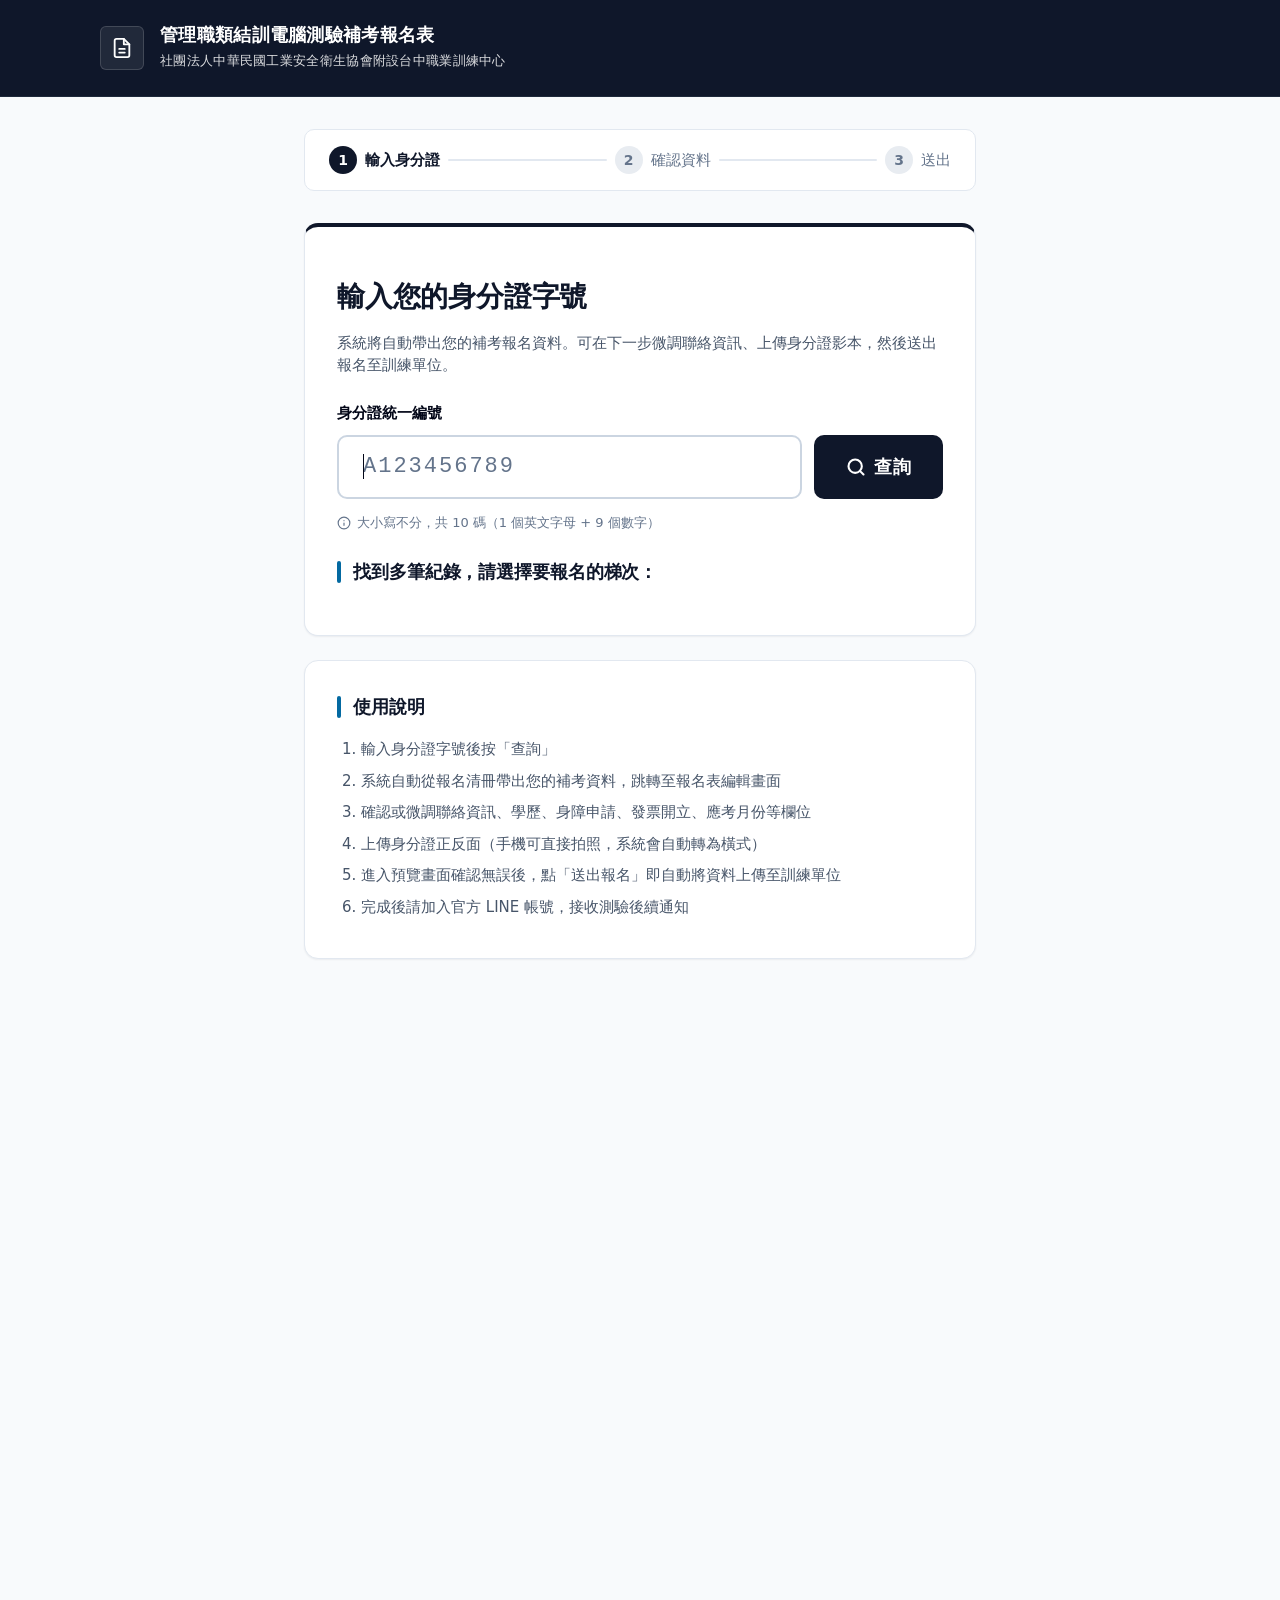
==== form.html @ b6333a62 "fix(前端): Android PDF 跑版徹底修 + 開考日文案改寫 問題 1：Android PDF 持續跑版（v20260423h 後仍有部分學員 PDF 表 格中文擠成直書、標題折成 3 行" ====
<!DOCTYPE html>
<html lang="zh-TW">
<head>
  <meta charset="UTF-8" />
  <meta name="viewport" content="width=device-width, initial-scale=1.0" />
  <title>填寫報名表 — 管理職類測驗補考</title>
  <meta http-equiv="Content-Security-Policy" content="default-src 'self'; script-src 'self'; style-src 'self' 'unsafe-inline' https://fonts.googleapis.com; font-src 'self' https://fonts.gstatic.com; img-src 'self' data: blob:; connect-src 'self' https://script.google.com https://script.googleusercontent.com; object-src 'none'; base-uri 'self'; form-action 'self';" />
  <meta name="referrer" content="strict-origin-when-cross-origin" />
  <link rel="manifest" href="manifest.json" />
  <meta name="theme-color" content="#0F172A" />
  <link rel="preconnect" href="https://fonts.googleapis.com" />
  <link rel="preconnect" href="https://fonts.gstatic.com" crossorigin />
  <link rel="stylesheet" href="https://fonts.googleapis.com/css2?family=Noto+Sans+TC:wght@400;500;600;700&display=swap" />
  <link rel="stylesheet" href="css/main.css?v=20260423j" />
</head>
<body>
  <a href="#main" class="skip-link">跳到主要內容</a>

  <header class="app-header" role="banner">
    <div class="app-header-inner">
      <div class="app-header-badge" aria-hidden="true">
        <svg width="22" height="22" viewBox="0 0 24 24" fill="none" stroke="currentColor" stroke-width="2" stroke-linecap="round" stroke-linejoin="round"><path d="M11 4H4a2 2 0 0 0-2 2v14a2 2 0 0 0 2 2h14a2 2 0 0 0 2-2v-7"/><path d="M18.5 2.5a2.121 2.121 0 0 1 3 3L12 15l-4 1 1-4 9.5-9.5z"/></svg>
      </div>
      <div>
        <h1>填寫補考報名表</h1>
        <div class="subtitle">確認自動帶入欄位、補填聯絡資訊、上傳照片</div>
      </div>
    </div>
  </header>

  <main id="main" class="container" role="main">

    <!-- 步驟導引 -->
    <ol class="steps" aria-label="操作流程">
      <li class="step done"><span class="step-num">✓</span>輸入身分證</li>
      <li class="step-divider" aria-hidden="true"></li>
      <li class="step active"><span class="step-num">2</span>確認資料</li>
      <li class="step-divider" aria-hidden="true"></li>
      <li class="step"><span class="step-num">3</span>送出</li>
    </ol>

    <!-- 教育訓練及測驗資料（全部來自清冊，鎖定不可修改） -->
    <section class="card" aria-labelledby="train-title">
      <h2 id="train-title" class="section-heading">教育訓練及測驗資料</h2>
      <p class="muted" style="margin: -8px 0 var(--sp-4);">以下欄位由訓練單位清冊統一帶入，若有錯誤請聯繫訓練單位修正。</p>

      <div class="form-grid">
        <div class="form-field full">
          <label for="trainingUnit">訓練單位</label>
          <input type="text" id="trainingUnit" readonly tabindex="-1" />
        </div>

        <div class="form-field">
          <label for="authorityDoc">主管機關備查文號</label>
          <input type="text" id="authorityDoc" readonly tabindex="-1" />
        </div>

        <div class="form-field">
          <label for="authority">主管機關</label>
          <input type="text" id="authority" readonly tabindex="-1" />
        </div>

        <div class="form-field">
          <label for="jobCategory">測驗職類代碼及名稱</label>
          <input type="text" id="jobCategory" readonly tabindex="-1" data-code="" />
        </div>

        <div class="form-field">
          <label for="trainCategory">訓練職類代碼及名稱</label>
          <input type="text" id="trainCategory" readonly tabindex="-1" />
        </div>

        <div class="form-field">
          <label for="classNo">訓練期別</label>
          <input type="text" id="classNo" readonly tabindex="-1" />
        </div>

        <div class="form-field">
          <label for="year">測驗年度（民國）</label>
          <input type="text" id="year" readonly tabindex="-1" />
        </div>

        <div class="form-field">
          <label for="batch">梯次</label>
          <input type="text" id="batch" readonly tabindex="-1" />
        </div>

        <div class="form-field">
          <label for="trainStart">訓練起日（民國 YYYMMDD）</label>
          <input type="text" id="trainStart" readonly tabindex="-1" />
        </div>

        <div class="form-field">
          <label for="trainEnd">訓練迄日（民國 YYYMMDD）</label>
          <input type="text" id="trainEnd" readonly tabindex="-1" />
        </div>
      </div>
    </section>

    <!-- 應試者基本資料 -->
    <section class="card" aria-labelledby="applicant-title">
      <h2 id="applicant-title" class="section-heading">應試者基本資料</h2>

      <div class="form-grid">
        <div class="form-field">
          <label for="name">姓名 <span class="required" aria-label="必填">*</span></label>
          <input type="text" id="name" required />
        </div>

        <div class="form-field">
          <label for="idNumber">身分證統一編號 <span class="required" aria-label="必填">*</span></label>
          <input type="text" id="idNumber" required style="text-transform:uppercase; letter-spacing:2px; font-family:var(--font-mono);" />
        </div>

        <div class="form-field">
          <label for="birthDate">出生日期（民國 YYYMMDD）</label>
          <input type="text" id="birthDate" placeholder="例 0790912" />
        </div>

        <div class="form-field">
          <label for="mobilePhone">行動電話 <span class="required" aria-label="必填">*</span></label>
          <input type="tel" id="mobilePhone" required inputmode="tel" />
        </div>

        <div class="form-field">
          <label for="phoneOffice">電話 (公)</label>
          <input type="tel" id="phoneOffice" inputmode="tel" />
        </div>

        <div class="form-field">
          <label for="phoneHome">電話 (宅)</label>
          <input type="tel" id="phoneHome" inputmode="tel" />
        </div>

        <div class="form-field">
          <label for="emergencyName">緊急聯絡人</label>
          <input type="text" id="emergencyName" />
        </div>

        <div class="form-field">
          <label for="emergencyPhone">緊急聯絡人電話</label>
          <input type="tel" id="emergencyPhone" inputmode="tel" />
        </div>

        <div class="form-field">
          <label for="zipCode">郵遞區號</label>
          <input type="text" id="zipCode" maxlength="6" inputmode="numeric" />
        </div>

        <div class="form-field" style="grid-column: 2 / 3;">
          <label for="address">聯絡地址 <span class="required" aria-label="必填">*</span></label>
          <input type="text" id="address" required autocomplete="street-address" />
        </div>

        <div class="form-field full">
          <label>學歷</label>
          <div class="radio-group" id="educationGroup" role="radiogroup" aria-label="學歷">
            <label><input type="radio" name="education" value="primary" />國小</label>
            <label><input type="radio" name="education" value="junior" />國中</label>
            <label><input type="radio" name="education" value="high" />高中(職)</label>
            <label><input type="radio" name="education" value="college" />專科</label>
            <label><input type="radio" name="education" value="bachelor" />大學</label>
            <label><input type="radio" name="education" value="master" />碩士</label>
            <label><input type="radio" name="education" value="phd" />博士</label>
            <label><input type="radio" name="education" value="other" />其他</label>
          </div>
        </div>

        <div class="form-field full">
          <label>身心障礙或學習障礙需申請協助者</label>
          <div class="radio-group" id="disabilityGroup" role="radiogroup" aria-label="身心障礙申請">
            <label><input type="radio" name="disability" value="no" checked />否</label>
            <label><input type="radio" name="disability" value="yes" />是（請於報名表後方檢附證明影本）</label>
          </div>
        </div>
      </div>
    </section>

    <!-- 發票開立 + 考場 + 應考月份 -->
    <section class="card" aria-labelledby="invoice-title">
      <h2 id="invoice-title" class="section-heading">發票開立 / 考場 / 應考月份</h2>
      <div class="form-grid">
        <div class="form-field full">
          <label>發票類型</label>
          <div class="radio-group" id="invoiceTypeGroup" role="radiogroup" aria-label="發票類型">
            <label><input type="radio" name="invoiceType" value="personal" checked />個人</label>
            <label><input type="radio" name="invoiceType" value="company" />公司（填統一編號）</label>
          </div>
        </div>
        <div class="form-field">
          <label for="invoiceTaxId">統一編號（僅公司發票需填）</label>
          <input type="text" id="invoiceTaxId" maxlength="8" inputmode="numeric" placeholder="8 位數字" style="font-family:var(--font-mono); letter-spacing:2px;" />
        </div>
        <div class="form-field">
          <label for="examVenue">考場 <span class="required" aria-hidden="true">*</span></label>
          <select id="examVenue" required aria-required="true">
            <option value="">請選擇</option>
            <option value="忠明">忠明</option>
            <option value="龍井">龍井</option>
          </select>
        </div>
        <div class="form-field">
          <label for="examMonth">應考月份 <span class="required" aria-hidden="true">*</span></label>
          <select id="examMonth" required aria-required="true">
            <option value="">請選擇</option>
            <option value="1">1 月</option>
            <option value="2">2 月</option>
            <option value="3">3 月</option>
            <option value="4">4 月</option>
            <option value="5">5 月</option>
            <option value="6">6 月</option>
            <option value="7">7 月</option>
            <option value="8">8 月</option>
            <option value="9">9 月</option>
            <option value="10">10 月</option>
            <option value="11">11 月</option>
            <option value="12">12 月</option>
          </select>
          <span class="hint">預計應試月份</span>
        </div>
      </div>

      <!-- 考試排程提示卡（依考場 + 應考月份自動帶入） -->
      <div class="exam-date-card hidden" id="examDateCard" role="status" aria-live="polite">
        <div class="exam-date-card-icon">📅</div>
        <div class="exam-date-card-body">
          <div class="exam-date-card-title">
            <span class="exam-date-card-label">測驗排程從</span>
            <strong id="examDateValue">—</strong>
            <span class="exam-date-card-label">起，</span>
            <strong>1～3 個禮拜內</strong>
          </div>
          <div class="exam-date-card-note"><strong>⚠ 不一定是當天考試</strong>。考試會排在這段期間的<strong>平日白天</strong>進行，<strong>實際日期依訓練單位 LINE@ 通知為主</strong>。</div>
        </div>
      </div>
    </section>

    <!-- 照片上傳 -->
    <section class="card" aria-labelledby="photo-title">
      <h2 id="photo-title" class="section-heading">身分證影本上傳</h2>
      <div class="photo-tips" role="note">
        <div class="photo-tips-title">📸 拍照三個重點（避免列印模糊）</div>
        <ol class="photo-tips-list">
          <li><strong>靠近拍</strong>：讓身分證佔滿畫面約 <strong>80%</strong>，四邊留一點點空白即可</li>
          <li><strong>平放</strong>：身分證貼平桌面，相機從正上方垂直往下拍</li>
          <li><strong>拍後裁切</strong>：系統會自動跳出裁切畫面，把框拖到身分證上即可</li>
        </ol>
        <div class="photo-tips-foot">1 吋大頭照請於訓練單位列印實體報名表後，由應試者本人親自黏貼。</div>
      </div>

      <div class="form-grid">
        <div class="upload-slot" data-key="idFront">
          <div class="upload-label">身分證 — 正面</div>
          <div class="upload-hint">含姓名、身分證字號的那一面</div>
          <button type="button" class="upload-drop upload-drop-id" data-capture="idFront">
            <div class="upload-preview">
              <span class="upload-placeholder">
                <div class="id-frame-hint" aria-hidden="true">
                  <div class="id-frame-hint-corners"></div>
                  <div class="id-frame-hint-text">身分證填滿此框</div>
                </div>
                <span class="upload-cta">📷 點此拍攝正面</span>
              </span>
            </div>
          </button>
          <!-- 相簿 fallback 的隱藏 file input（僅在相機失敗時由 JS 程式觸發） -->
          <input type="file" accept="image/*" data-fallback="idFront" hidden />
          <div class="upload-actions">
            <button type="button" class="upload-action-btn" data-recrop="idFront" aria-label="重新裁切正面影本">✂ 重新裁切</button>
            <button type="button" class="btn btn-clear" data-clear="idFront">清除重拍</button>
          </div>
        </div>

        <div class="upload-slot" data-key="idBack">
          <div class="upload-label">身分證 — 反面</div>
          <div class="upload-hint">含父母配偶、戶籍地址那一面</div>
          <button type="button" class="upload-drop upload-drop-id" data-capture="idBack">
            <div class="upload-preview">
              <span class="upload-placeholder">
                <div class="id-frame-hint" aria-hidden="true">
                  <div class="id-frame-hint-corners"></div>
                  <div class="id-frame-hint-text">身分證填滿此框</div>
                </div>
                <span class="upload-cta">📷 點此拍攝反面</span>
              </span>
            </div>
          </button>
          <input type="file" accept="image/*" data-fallback="idBack" hidden />
          <div class="upload-actions">
            <button type="button" class="upload-action-btn" data-recrop="idBack" aria-label="重新裁切反面影本">✂ 重新裁切</button>
            <button type="button" class="btn btn-clear" data-clear="idBack">清除重拍</button>
          </div>
        </div>
      </div>
    </section>

    <!-- 客製全螢幕相機 Modal（主要拍照入口，避開 Android 相簿誤觸） -->
    <div id="cameraModal" class="camera-modal hidden" role="dialog" aria-modal="true" aria-labelledby="cameraModalTitle">
      <header class="camera-header">
        <button type="button" class="camera-header-btn" id="cameraCloseBtn" aria-label="關閉相機">
          <svg width="24" height="24" viewBox="0 0 24 24" fill="none" stroke="currentColor" stroke-width="2.5" stroke-linecap="round" stroke-linejoin="round"><line x1="18" y1="6" x2="6" y2="18"/><line x1="6" y1="6" x2="18" y2="18"/></svg>
        </button>
        <h3 id="cameraModalTitle">拍攝身分證</h3>
        <div class="camera-header-spacer" aria-hidden="true"></div>
      </header>

      <div class="camera-stage" id="cameraStage">
        <video id="cameraVideo" autoplay playsinline muted></video>

        <!-- 狀態遮罩：載入中、錯誤提示 -->
        <div class="camera-overlay" id="cameraOverlay">
          <div class="camera-hint-title" id="cameraHintTitle">身分證正面</div>
          <div class="camera-hint-sub" id="cameraHintSub">請對齊邊框，並按下拍照</div>
          <div class="camera-frame" id="cameraFrame" aria-hidden="true">
            <div class="camera-frame-inner"></div>
            <div class="camera-frame-face" data-face="front" aria-hidden="true">
              <svg viewBox="0 0 60 72" fill="none" stroke="currentColor" stroke-width="2.5" stroke-linecap="round" stroke-linejoin="round">
                <path d="M30 8 C18 8, 12 18, 12 28 C12 38, 18 48, 30 48 C42 48, 48 38, 48 28 C48 18, 42 8, 30 8 Z"/>
                <path d="M14 68 C18 58, 24 54, 30 54 C36 54, 42 58, 46 68"/>
              </svg>
            </div>
          </div>
        </div>

        <!-- 錯誤狀態（權限被拒 / 不支援） -->
        <div class="camera-error hidden" id="cameraError" role="alert">
          <div class="camera-error-icon">📷</div>
          <div class="camera-error-title" id="cameraErrorTitle">無法開啟相機</div>
          <div class="camera-error-msg" id="cameraErrorMsg">請確認已允許相機權限，或從相簿選擇已拍好的身分證照片。</div>
          <div class="camera-error-actions">
            <button type="button" class="btn btn-secondary" id="cameraRetryBtn">再試一次</button>
            <button type="button" class="btn btn-accent js-camera-gallery">🖼️ 從相簿選擇</button>
          </div>
        </div>
      </div>

      <footer class="camera-footer">
        <button type="button" class="camera-footer-btn camera-gallery-btn js-camera-gallery">
          <svg width="22" height="22" viewBox="0 0 24 24" fill="none" stroke="currentColor" stroke-width="2" stroke-linecap="round" stroke-linejoin="round"><rect x="3" y="3" width="18" height="18" rx="2"/><circle cx="8.5" cy="8.5" r="1.5"/><polyline points="21 15 16 10 5 21"/></svg>
          <span>相簿</span>
        </button>
        <button type="button" class="camera-shutter" id="cameraShutterBtn" aria-label="按下拍照">
          <span class="camera-shutter-ring"></span>
          <span class="camera-shutter-dot"></span>
        </button>
        <div class="camera-footer-spacer" aria-hidden="true"></div>
      </footer>
    </div>

    <!-- 裁切 Modal（拍照後自動彈出，身分證比例 1.58:1 可拖拉調整） -->
    <div id="cropModal" class="crop-modal hidden" role="dialog" aria-modal="true" aria-labelledby="cropModalTitle">
      <div class="crop-modal-dialog">
        <header class="crop-modal-header">
          <h3 id="cropModalTitle">裁切身分證</h3>
          <p class="crop-modal-subtitle">拖拉框線對準身分證邊緣，完成後點「確認裁切」</p>
        </header>

        <div class="crop-stage" id="cropStage">
          <canvas id="cropCanvas" aria-label="裁切預覽畫布"></canvas>
          <div class="crop-box" id="cropBox" tabindex="0" aria-label="裁切框，可拖拉移動或調整邊角大小">
            <div class="crop-box-grid" aria-hidden="true"></div>
            <div class="crop-handle crop-handle-nw" data-handle="nw"></div>
            <div class="crop-handle crop-handle-ne" data-handle="ne"></div>
            <div class="crop-handle crop-handle-sw" data-handle="sw"></div>
            <div class="crop-handle crop-handle-se" data-handle="se"></div>
          </div>
        </div>

        <div class="crop-modal-footer">
          <button type="button" class="btn btn-secondary" id="cropCancelBtn">取消</button>
          <button type="button" class="upload-action-btn" id="cropRotateBtn" title="若身分證方向不對，按一下旋轉 90°">↻ 旋轉 90°</button>
          <button type="button" class="upload-action-btn" id="cropSkipBtn" title="拍得很好、整張已填滿畫面時可跳過">跳過裁切</button>
          <button type="button" class="btn btn-accent" id="cropConfirmBtn">✓ 確認裁切</button>
        </div>
      </div>
    </div>

    <!-- 動作按鈕 -->
    <div class="btn-row center">
      <button class="btn btn-secondary" id="backBtn" type="button">
        <svg width="18" height="18" viewBox="0 0 24 24" fill="none" stroke="currentColor" stroke-width="2.5" stroke-linecap="round" stroke-linejoin="round" aria-hidden="true"><line x1="19" y1="12" x2="5" y2="12"/><polyline points="12 19 5 12 12 5"/></svg>
        返回查詢
      </button>
      <button class="btn btn-accent btn-large" id="previewBtn" type="button">
        下一步（確認資料）
        <svg width="18" height="18" viewBox="0 0 24 24" fill="none" stroke="currentColor" stroke-width="2.5" stroke-linecap="round" stroke-linejoin="round" aria-hidden="true"><line x1="5" y1="12" x2="19" y2="12"/><polyline points="12 5 19 12 12 19"/></svg>
      </button>
    </div>
  </main>

  <script src="js/config.js?v=20260423j"></script>
  <script src="js/utils.js?v=20260423j"></script>
  <script src="js/api.js?v=20260423j"></script>
  <script src="js/job-categories.js?v=20260423j"></script>
  <script src="js/form.js?v=20260423j"></script>
</body>
</html>
---- css/main.css ----
/**
 * 管理職類測驗補考報名表 — 螢幕互動樣式
 *
 * 設計系統：Accessible & Ethical（WCAG AAA）
 * 字型：Noto Sans TC（繁中通用）
 * 列印版面樣式請見 css/print.css
 */

/* ========== Design Tokens ========== */
:root {
  /* Color */
  --color-primary: #0F172A;
  --color-primary-soft: #1E293B;
  --color-on-primary: #FFFFFF;
  --color-secondary: #334155;
  --color-accent: #0369A1;
  --color-accent-hover: #075985;
  --color-accent-soft: #E0F2FE;
  --color-bg: #F8FAFC;
  --color-bg-alt: #FFFFFF;
  --color-fg: #020617;
  --color-fg-soft: #475569;
  --color-muted: #64748B;
  --color-muted-bg: #E8ECF1;
  --color-border: #E2E8F0;
  --color-border-strong: #CBD5E1;
  --color-success: #15803D;
  --color-success-bg: #DCFCE7;
  --color-warn: #B45309;
  --color-warn-bg: #FEF3C7;
  --color-destructive: #DC2626;
  --color-destructive-bg: #FEE2E2;
  --color-ring: #0F172A;

  /* Typography — 英數用 Lexend + Source Sans 3（專為可讀性設計），中文用 Noto Sans TC */
  --font-heading: 'Lexend', 'Noto Sans TC', 'PingFang TC', 'Microsoft JhengHei', sans-serif;
  --font-sans: 'Source Sans 3', 'Noto Sans TC', 'PingFang TC', 'Microsoft JhengHei', system-ui, -apple-system, sans-serif;
  --font-mono: ui-monospace, 'SF Mono', 'JetBrains Mono', Menlo, monospace;
  --fs-xs: 0.8125rem;   /* 13px */
  --fs-sm: 0.9375rem;   /* 15px */
  --fs-base: 1rem;      /* 16px */
  --fs-md: 1.125rem;    /* 18px */
  --fs-lg: 1.375rem;    /* 22px */
  --fs-xl: 1.75rem;     /* 28px */
  --fs-2xl: 2.25rem;    /* 36px */
  --lh-tight: 1.25;
  --lh-base: 1.6;

  /* Spacing (8pt scale) */
  --sp-1: 4px;
  --sp-2: 8px;
  --sp-3: 12px;
  --sp-4: 16px;
  --sp-5: 24px;
  --sp-6: 32px;
  --sp-7: 48px;
  --sp-8: 64px;

  /* Radius */
  --rd-sm: 6px;
  --rd-md: 10px;
  --rd-lg: 14px;
  --rd-xl: 20px;
  --rd-full: 9999px;

  /* Shadow（克制使用） */
  --sh-xs: 0 1px 2px rgba(15, 23, 42, 0.06);
  --sh-sm: 0 1px 3px rgba(15, 23, 42, 0.08), 0 1px 2px rgba(15, 23, 42, 0.04);
  --sh-md: 0 4px 12px rgba(15, 23, 42, 0.08), 0 2px 4px rgba(15, 23, 42, 0.04);
  --sh-lg: 0 12px 28px rgba(15, 23, 42, 0.10), 0 4px 8px rgba(15, 23, 42, 0.05);

  /* Transition */
  --t-fast: 150ms ease-out;
  --t-base: 220ms ease-out;
}

@media (prefers-reduced-motion: reduce) {
  *,
  *::before,
  *::after {
    animation-duration: 0.01ms !important;
    transition-duration: 0.01ms !important;
  }
}

/* ========== Reset & Base ========== */
*,
*::before,
*::after {
  box-sizing: border-box;
}

html {
  font-size: 16px;
  scroll-behavior: smooth;
  -webkit-text-size-adjust: 100%;
}

body {
  margin: 0;
  font-family: var(--font-sans);
  font-size: var(--fs-base);
  line-height: var(--lh-base);
  color: var(--color-fg);
  background: var(--color-bg);
  -webkit-font-smoothing: antialiased;
  -moz-osx-font-smoothing: grayscale;
}

a {
  color: var(--color-accent);
  text-decoration: underline;
  text-decoration-thickness: 1px;
  text-underline-offset: 3px;
  transition: color var(--t-fast);
}
a:hover {
  color: var(--color-accent-hover);
}
a:focus-visible {
  outline: 3px solid var(--color-ring);
  outline-offset: 2px;
  border-radius: 2px;
}

/* ========== App Header ========== */
.app-header {
  background: var(--color-primary);
  color: var(--color-on-primary);
  padding: var(--sp-5) var(--sp-5);
  border-bottom: 1px solid var(--color-primary-soft);
}
.app-header-inner {
  max-width: 1080px;
  margin: 0 auto;
  display: flex;
  align-items: center;
  gap: var(--sp-4);
}
.app-header h1 {
  margin: 0;
  font-family: var(--font-heading);
  font-size: var(--fs-md);
  font-weight: 600;
  letter-spacing: 0.3px;
  line-height: 1.3;
}
.app-header .subtitle {
  margin-top: 4px;
  font-size: var(--fs-xs);
  opacity: 0.85;
  letter-spacing: 0.3px;
}
.app-header-badge {
  flex-shrink: 0;
  width: 44px;
  height: 44px;
  border-radius: var(--rd-sm);
  background: rgba(255, 255, 255, 0.08);
  display: flex;
  align-items: center;
  justify-content: center;
  border: 1px solid rgba(255, 255, 255, 0.15);
}

/* ========== Layout ========== */
.container {
  max-width: 1080px;
  margin: 0 auto;
  padding: var(--sp-6) var(--sp-5) var(--sp-8);
}
.container-narrow {
  max-width: 720px;
}

/* ========== Card ========== */
.card {
  background: var(--color-bg-alt);
  border: 1px solid var(--color-border);
  border-radius: var(--rd-lg);
  padding: var(--sp-6);
  box-shadow: var(--sh-xs);
  margin-bottom: var(--sp-5);
}
.card-tight {
  padding: var(--sp-5);
}
.card-emphasis {
  border-color: var(--color-accent);
  border-left: 4px solid var(--color-accent);
  background: linear-gradient(180deg, var(--color-accent-soft) 0%, var(--color-bg-alt) 60%);
}

/* 首頁主視覺卡片（較強的 CTA 引導） */
.card-hero {
  border-top: 4px solid var(--color-primary);
  padding: var(--sp-7) var(--sp-6) var(--sp-6);
}
.card-hero .card-title {
  font-size: var(--fs-xl);
  margin-bottom: var(--sp-3);
}

.card-title {
  margin: 0 0 var(--sp-2);
  font-family: var(--font-heading);
  font-size: var(--fs-lg);
  font-weight: 600;
  color: var(--color-primary);
  letter-spacing: -0.2px;
}
.card-subtitle {
  margin: 0 0 var(--sp-5);
  color: var(--color-fg-soft);
  font-size: var(--fs-sm);
  line-height: 1.5;
}

/* ========== Step Indicator ========== */
.steps {
  list-style: none;
  display: flex;
  align-items: center;
  gap: var(--sp-2);
  margin: 0 0 var(--sp-6);
  padding: var(--sp-4) var(--sp-5);
  background: var(--color-bg-alt);
  border: 1px solid var(--color-border);
  border-radius: var(--rd-md);
}
.steps li { list-style: none; }
.step {
  display: flex;
  align-items: center;
  gap: var(--sp-2);
  font-size: var(--fs-sm);
  color: var(--color-muted);
}
.step-num {
  width: 28px;
  height: 28px;
  border-radius: var(--rd-full);
  background: var(--color-muted-bg);
  color: var(--color-muted);
  display: flex;
  align-items: center;
  justify-content: center;
  font-weight: 600;
  font-size: 14px;
  flex-shrink: 0;
}
.step.active .step-num {
  background: var(--color-primary);
  color: var(--color-on-primary);
}
.step.active {
  color: var(--color-primary);
  font-weight: 600;
}
.step.done .step-num {
  background: var(--color-success);
  color: #fff;
}
.step-divider {
  flex: 1;
  height: 2px;
  background: var(--color-border);
  border-radius: var(--rd-full);
  min-width: 16px;
}

/* ========== Search Box（首頁主入口） ========== */
.hero-search {
  display: flex;
  flex-direction: column;
  gap: var(--sp-2);
  margin-top: var(--sp-4);
}
.hero-search-label {
  font-size: var(--fs-sm);
  font-weight: 600;
  color: var(--color-fg);
  margin-bottom: 2px;
}
.hero-search-help {
  display: flex;
  align-items: center;
  gap: 6px;
  margin: 6px 0 0;
  font-size: var(--fs-xs);
  color: var(--color-muted);
}
.hero-search-help svg { flex-shrink: 0; }
.hero-search-row {
  display: flex;
  gap: var(--sp-3);
}
.hero-search input[type="text"] {
  flex: 1;
  padding: var(--sp-4) var(--sp-5);
  font-size: 22px;
  letter-spacing: 3px;
  border: 2px solid var(--color-border-strong);
  border-radius: var(--rd-md);
  text-transform: uppercase;
  font-family: var(--font-mono);
  background: #fff;
  color: var(--color-fg);
  transition: border-color var(--t-base), box-shadow var(--t-base);
  min-height: 64px;
}
.hero-search input::placeholder {
  letter-spacing: 2px;
  color: var(--color-muted);
  font-weight: 400;
}
.hero-search input:focus {
  outline: none;
  border-color: var(--color-primary);
  box-shadow: 0 0 0 4px rgba(15, 23, 42, 0.12);
}

/* ========== Buttons ========== */
.btn {
  display: inline-flex;
  align-items: center;
  justify-content: center;
  gap: var(--sp-2);
  padding: var(--sp-3) var(--sp-5);
  font-size: var(--fs-base);
  font-weight: 500;
  font-family: inherit;
  border: none;
  border-radius: var(--rd-md);
  cursor: pointer;
  background: var(--color-primary);
  color: var(--color-on-primary);
  transition: background var(--t-fast), transform var(--t-fast), box-shadow var(--t-fast);
  min-height: 48px;
  text-decoration: none;
  user-select: none;
  letter-spacing: 0.3px;
}
.btn:hover { background: var(--color-primary-soft); }
.btn:active { transform: scale(0.98); }
.btn:focus-visible {
  outline: 3px solid var(--color-ring);
  outline-offset: 2px;
}
.btn:disabled {
  opacity: 0.5;
  cursor: not-allowed;
  transform: none;
}
.btn-secondary {
  background: var(--color-bg-alt);
  color: var(--color-primary);
  border: 1.5px solid var(--color-border-strong);
}
.btn-secondary:hover {
  background: var(--color-muted-bg);
  border-color: var(--color-primary);
}
.btn-accent {
  background: var(--color-accent);
}
.btn-accent:hover { background: var(--color-accent-hover); }
.btn-success {
  background: var(--color-success);
  color: #fff;
}
.btn-success:hover { background: #166534; }
.btn-large {
  font-size: var(--fs-md);
  padding: var(--sp-4) var(--sp-6);
  min-height: 60px;
  font-weight: 600;
}
.btn-block { width: 100%; }

.btn-row {
  display: flex;
  gap: var(--sp-3);
  flex-wrap: wrap;
  margin-top: var(--sp-5);
}
.btn-row.center { justify-content: center; }

/* ========== Status Banner ========== */
.status {
  margin-top: var(--sp-3);
  padding: var(--sp-4) var(--sp-4);
  border-radius: var(--rd-md);
  font-size: var(--fs-sm);
  display: flex;
  align-items: flex-start;
  gap: var(--sp-3);
  border: 1px solid transparent;
  line-height: 1.5;
}
.status::before {
  content: '';
  display: block;
  flex-shrink: 0;
  width: 8px;
  height: 8px;
  border-radius: var(--rd-full);
  margin-top: 8px;
}
.status.info { background: var(--color-accent-soft); color: var(--color-accent-hover); border-color: #BAE6FD; }
.status.info::before { background: var(--color-accent); }
.status.success { background: var(--color-success-bg); color: var(--color-success); border-color: #BBF7D0; }
.status.success::before { background: var(--color-success); }
.status.error { background: var(--color-destructive-bg); color: var(--color-destructive); border-color: #FECACA; }
.status.error::before { background: var(--color-destructive); }
.status.warn { background: var(--color-warn-bg); color: var(--color-warn); border-color: #FDE68A; }
.status.warn::before { background: var(--color-warn); }
.status.hidden { display: none; }
.status > div { flex: 1; min-width: 0; }
.status .muted { color: inherit; opacity: 0.8; }

.muted {
  color: var(--color-muted);
  font-size: var(--fs-sm);
}

.loader {
  display: inline-block;
  width: 16px;
  height: 16px;
  border: 2px solid currentColor;
  border-top-color: transparent;
  border-radius: 50%;
  animation: spin 0.8s linear infinite;
  vertical-align: middle;
}
@keyframes spin { to { transform: rotate(360deg); } }

/* ========== Form Fields ========== */
.form-grid {
  display: grid;
  grid-template-columns: repeat(2, 1fr);
  gap: var(--sp-4) var(--sp-5);
}
.form-grid.three { grid-template-columns: repeat(3, 1fr); }
.form-grid .full { grid-column: 1 / -1; }

.form-field {
  display: flex;
  flex-direction: column;
  gap: 6px;
}
.form-field label {
  font-size: var(--fs-sm);
  font-weight: 600;
  color: var(--color-fg);
}
.form-field label .required {
  color: var(--color-destructive);
  margin-left: 2px;
  font-weight: 700;
}
.form-field input[type="text"],
.form-field input[type="email"],
.form-field input[type="tel"],
.form-field input[type="number"],
.form-field select,
.form-field textarea {
  padding: var(--sp-3) var(--sp-3);
  font-size: var(--fs-base);
  border: 1.5px solid var(--color-border-strong);
  border-radius: var(--rd-sm);
  font-family: inherit;
  background: #fff;
  color: var(--color-fg);
  min-height: 44px;
  transition: border-color var(--t-fast), box-shadow var(--t-fast);
}
.form-field input:focus,
.form-field select:focus,
.form-field textarea:focus {
  outline: 3px solid var(--color-accent);
  outline-offset: 0;
  border-color: var(--color-primary);
}
.form-field input:focus-visible,
.form-field select:focus-visible,
.form-field textarea:focus-visible {
  outline: 3px solid var(--color-accent);
}
.form-field input.prefilled,
.form-field select.prefilled,
.form-field textarea.prefilled {
  background: linear-gradient(180deg, #FEF9E7 0%, #FFFEF7 100%);
  border-color: #FCD34D;
}
/* 唯讀（鎖定）欄位：淡灰底 + 不可編輯游標，即使沒有 prefilled 也能識別 */
.form-field input[readonly],
.form-field textarea[readonly] {
  background: #F1F5F9;
  color: #1E293B;
  cursor: not-allowed;
  border-color: #CBD5E1;
}
.form-field input[readonly].prefilled {
  background: linear-gradient(180deg, #FFF8D6 0%, #FFFDEF 100%);
  color: #1E293B;
  border-color: #FBBF24;
}
.form-field input[readonly]:focus {
  outline: none;
  box-shadow: none;
}
/* 驗證失敗時的閃爍提示（紅色框） */
.invalid-flash,
.form-field .invalid-flash {
  animation: invalidFlash 1.8s ease-out;
  border-color: #DC2626 !important;
  box-shadow: 0 0 0 3px rgba(220, 38, 38, 0.2);
}
@keyframes invalidFlash {
  0%, 30%   { border-color: #DC2626; box-shadow: 0 0 0 4px rgba(220, 38, 38, 0.28); }
  100%      { border-color: inherit; box-shadow: none; }
}
.form-field .hint {
  font-size: var(--fs-xs);
  color: var(--color-muted);
  margin-top: 2px;
}

/* Radio / Checkbox group */
.radio-group {
  display: flex;
  flex-wrap: wrap;
  gap: var(--sp-2) var(--sp-4);
  padding: var(--sp-2) 0 0;
}
.radio-group label {
  display: inline-flex;
  align-items: center;
  gap: var(--sp-2);
  cursor: pointer;
  font-size: var(--fs-base);
  color: var(--color-fg);
  font-weight: 400;
  padding: 6px 12px;
  border-radius: var(--rd-sm);
  border: 1.5px solid var(--color-border);
  background: #fff;
  transition: all var(--t-fast);
  min-height: 40px;
}
.radio-group label:hover {
  border-color: var(--color-primary);
  background: var(--color-muted-bg);
}
.radio-group input[type="radio"],
.radio-group input[type="checkbox"] {
  margin: 0;
  width: 18px;
  height: 18px;
  cursor: pointer;
  accent-color: var(--color-primary);
}
.radio-group label:has(input:checked) {
  border-color: var(--color-primary);
  background: var(--color-primary);
  color: var(--color-on-primary);
  font-weight: 600;
}

/* ========== Candidate Card（多筆相符） ========== */
.candidate-list {
  display: flex;
  flex-direction: column;
  gap: var(--sp-3);
}
.candidates-note {
  margin: 0 0 var(--sp-2);
  font-size: var(--fs-sm);
  color: var(--color-fg-soft);
}

/* 候選卡片：職類 badge + 資訊 + 箭頭 */
.candidate-card {
  display: flex;
  align-items: center;
  gap: var(--sp-4);
  padding: var(--sp-4) var(--sp-5);
  border: 2px solid var(--color-border);
  border-radius: var(--rd-md);
  background: #fff;
  cursor: pointer;
  text-align: left;
  width: 100%;
  font-family: inherit;
  color: inherit;
  transition: border-color var(--t-base), background var(--t-base), transform var(--t-base), box-shadow var(--t-base);
}
.candidate-card:hover,
.candidate-card:focus-visible {
  border-color: var(--color-accent);
  background: var(--color-accent-soft);
  transform: translateX(4px);
  box-shadow: var(--sh-md);
  outline: none;
}
.candidate-card:focus-visible {
  box-shadow: 0 0 0 3px var(--color-accent);
}

.candidate-badge {
  flex-shrink: 0;
  width: 56px;
  height: 56px;
  border-radius: var(--rd-md);
  background: var(--color-primary);
  color: var(--color-on-primary);
  display: flex;
  align-items: center;
  justify-content: center;
  font-family: var(--font-heading);
  font-weight: 700;
  font-size: 13px;
  letter-spacing: 0.5px;
}

.candidate-info {
  flex: 1;
  min-width: 0;
}
.candidate-title {
  font-family: var(--font-heading);
  font-weight: 600;
  font-size: var(--fs-md);
  color: var(--color-primary);
  line-height: 1.3;
  margin-bottom: 4px;
}
.candidate-sub {
  font-size: var(--fs-sm);
  color: var(--color-fg-soft);
  margin-bottom: 2px;
}
.candidate-period {
  font-size: var(--fs-xs);
  color: var(--color-muted);
}

.candidate-arrow {
  flex-shrink: 0;
  color: var(--color-muted);
  transition: color var(--t-fast), transform var(--t-fast);
}
.candidate-card:hover .candidate-arrow {
  color: var(--color-accent);
  transform: translateX(2px);
}

/* ========== Image Upload Slots ========== */
.upload-slot {
  display: flex;
  flex-direction: column;
  gap: var(--sp-2);
  padding: var(--sp-4);
  border: 1.5px dashed var(--color-border-strong);
  border-radius: var(--rd-md);
  background: var(--color-bg);
  transition: border-color var(--t-fast), background var(--t-fast);
}
.upload-slot:hover {
  border-color: var(--color-accent);
  background: var(--color-accent-soft);
}
.upload-slot.has-image {
  border-style: solid;
  border-color: var(--color-success);
  background: linear-gradient(180deg, var(--color-success-bg) 0%, var(--color-bg-alt) 30%);
}
.upload-label {
  font-size: var(--fs-sm);
  font-weight: 600;
  color: var(--color-primary);
}
.upload-hint {
  font-size: var(--fs-xs);
  color: var(--color-muted);
  margin-bottom: var(--sp-2);
}
.upload-drop {
  display: flex;
  align-items: center;
  justify-content: center;
  cursor: pointer;
  border: 2px dashed var(--color-border-strong);
  border-radius: var(--rd-sm);
  background: #fff;
  min-height: 160px;
  overflow: hidden;
  transition: border-color var(--t-fast), background var(--t-fast);
}
.upload-drop:hover {
  border-color: var(--color-accent);
  background: var(--color-accent-soft);
}
.upload-slot.has-image .upload-drop {
  border-style: solid;
  border-color: var(--color-success);
}
.upload-preview {
  display: flex;
  align-items: center;
  justify-content: center;
  width: 100%;
  min-height: 160px;
  padding: var(--sp-2);
}
.upload-preview img {
  max-width: 100%;
  max-height: 220px;
  object-fit: contain;
}
.upload-placeholder {
  color: var(--color-muted);
  font-size: var(--fs-sm);
  text-align: center;
  display: flex;
  flex-direction: column;
  align-items: center;
  gap: var(--sp-2);
}
.upload-placeholder svg {
  width: 32px;
  height: 32px;
  opacity: 0.6;
}
.btn-clear {
  font-size: var(--fs-xs);
  padding: 6px 14px;
  align-self: flex-start;
  display: none;
  min-height: 32px;
  background: #fff;
  color: var(--color-destructive);
  border: 1px solid var(--color-destructive);
}
.btn-clear:hover {
  background: var(--color-destructive-bg);
}
.upload-slot.has-image .btn-clear { display: inline-flex; }

/* upload 區的操作按鈕列（旋轉 / 放大 / 清除） */
.upload-actions {
  display: none;
  gap: 8px;
  flex-wrap: wrap;
  align-items: center;
}
.upload-slot.has-image .upload-actions { display: flex; }
.upload-action-btn {
  font-size: var(--fs-xs);
  padding: 6px 12px;
  border: 1px solid var(--color-border-strong);
  background: #fff;
  color: var(--color-primary);
  border-radius: var(--rd-sm);
  cursor: pointer;
  min-height: 32px;
  display: inline-flex;
  align-items: center;
  gap: 4px;
  transition: background var(--t-fast), border-color var(--t-fast);
}
.upload-action-btn:hover {
  background: var(--color-accent-soft);
  border-color: var(--color-accent);
}
.upload-action-btn:active { transform: scale(0.97); }
.upload-slot.has-image .btn-clear { align-self: auto; }

/* ===== 身分證拍照引導框（Layer 0） =====
   在 upload-drop 區塊背景畫一個 1.58:1 身分證比例的虛線外框，
   讓使用者在「點此拍攝」前就看到應該把身分證填滿這個範圍。 */
.upload-drop-id {
  min-height: 200px;
  position: relative;
}
.id-frame-hint {
  position: relative;
  width: 75%;
  max-width: 260px;
  aspect-ratio: 1.58 / 1; /* 身分證實際比例 */
  margin: 0 auto var(--sp-2);
  display: flex;
  align-items: center;
  justify-content: center;
  background:
    repeating-linear-gradient(
      45deg,
      rgba(3, 105, 161, 0.04) 0,
      rgba(3, 105, 161, 0.04) 8px,
      transparent 8px,
      transparent 16px
    );
  border-radius: 6px;
}
.id-frame-hint-corners {
  position: absolute;
  inset: 0;
  border-radius: 6px;
  pointer-events: none;
}
/* 四角 L 型標記，強調「這是框」 */
.id-frame-hint-corners::before,
.id-frame-hint-corners::after {
  content: '';
  position: absolute;
  width: 22px;
  height: 22px;
  border: 3px solid var(--color-accent);
}
.id-frame-hint-corners::before {
  top: -2px; left: -2px;
  border-right: none; border-bottom: none;
  border-top-left-radius: 6px;
}
.id-frame-hint-corners::after {
  bottom: -2px; right: -2px;
  border-left: none; border-top: none;
  border-bottom-right-radius: 6px;
}
/* 另外兩角用 box-shadow 技巧補上，避免增加 DOM */
.id-frame-hint::before,
.id-frame-hint::after {
  content: '';
  position: absolute;
  width: 22px;
  height: 22px;
  border: 3px solid var(--color-accent);
  pointer-events: none;
}
.id-frame-hint::before {
  top: -2px; right: -2px;
  border-left: none; border-bottom: none;
  border-top-right-radius: 6px;
}
.id-frame-hint::after {
  bottom: -2px; left: -2px;
  border-right: none; border-top: none;
  border-bottom-left-radius: 6px;
}
.id-frame-hint-text {
  font-size: var(--fs-xs);
  color: var(--color-accent);
  font-weight: 600;
  letter-spacing: 1px;
  background: rgba(255, 255, 255, 0.9);
  padding: 2px 10px;
  border-radius: 999px;
}
.upload-cta {
  font-size: var(--fs-sm);
  color: var(--color-accent);
  font-weight: 600;
}
/* 有圖片時隱藏引導框，只顯示實際預覽 */
.upload-slot.has-image .id-frame-hint,
.upload-slot.has-image .upload-cta { display: none; }

/* ===== 拍照提示卡 ===== */
/* ===== 預計開考日提示卡 ===== */
.exam-date-card {
  display: grid;
  grid-template-columns: auto 1fr;
  gap: 14px;
  align-items: start;
  background: linear-gradient(135deg, #FEF3C7 0%, #FEFBEA 100%);
  border: 2px solid #F59E0B;
  border-radius: var(--rd-md);
  padding: 16px 20px;
  margin: var(--sp-4) 0 0;
  animation: examDateFadeIn 0.3s ease-out;
}
.exam-date-card.hidden { display: none; }
@keyframes examDateFadeIn {
  from { opacity: 0; transform: translateY(-4px); }
  to { opacity: 1; transform: translateY(0); }
}
.exam-date-card-icon {
  font-size: 28px;
  line-height: 1;
}
.exam-date-card-body {
  flex: 1;
}
.exam-date-card-title {
  font-size: var(--fs-md);
  color: #78350F;
  margin-bottom: 8px;
  line-height: 1.5;
}
.exam-date-card-title strong {
  color: #B45309;
  font-weight: 700;
  font-size: var(--fs-lg);
  letter-spacing: 0.5px;
}
.exam-date-card-label {
  font-size: var(--fs-sm);
  font-weight: 500;
  color: #78350F;
}
.exam-date-card-note {
  font-size: var(--fs-xs);
  color: #92400E;
  line-height: 1.55;
}
.exam-date-card-note strong {
  color: #78350F;
  font-weight: 700;
}
.exam-date-card-note strong:first-of-type {
  display: inline-block;
  background: #FEF3C7;
  border: 1px solid #F59E0B;
  border-radius: 4px;
  padding: 1px 6px;
  margin-right: 4px;
}

.photo-tips {
  background: var(--color-accent-soft);
  border: 1px solid #BAE6FD;
  border-radius: var(--rd-md);
  padding: var(--sp-4);
  margin: -4px 0 var(--sp-5);
}
.photo-tips-title {
  font-size: var(--fs-sm);
  font-weight: 700;
  color: var(--color-accent-hover);
  margin-bottom: var(--sp-2);
}
.photo-tips-list {
  margin: 0 0 var(--sp-2);
  padding-left: 22px;
  font-size: var(--fs-sm);
  color: var(--color-fg-soft);
  line-height: 1.55;
}
.photo-tips-list li { margin-bottom: 3px; }
.photo-tips-list strong {
  color: var(--color-accent-hover);
  font-weight: 700;
}
.photo-tips-foot {
  font-size: var(--fs-xs);
  color: var(--color-muted);
  margin-top: var(--sp-2);
  padding-top: var(--sp-2);
  border-top: 1px dashed var(--color-border);
}

/* ========== Camera Modal（自訂全螢幕相機，替代 input[capture]） ========== */
.camera-modal {
  position: fixed;
  inset: 0;
  background: #000;
  z-index: 1100;
  display: flex;
  flex-direction: column;
  color: #fff;
  animation: fadeIn 0.2s ease-out;
}
.camera-modal.hidden { display: none; }

.camera-header {
  flex-shrink: 0;
  display: flex;
  align-items: center;
  justify-content: space-between;
  padding: env(safe-area-inset-top, 12px) 16px 12px;
  background: rgba(0, 0, 0, 0.5);
  backdrop-filter: blur(8px);
}
.camera-header h3 {
  font-size: var(--fs-md);
  font-weight: 600;
  margin: 0;
  color: #fff;
}
.camera-header-btn {
  background: transparent;
  border: none;
  color: #fff;
  width: 40px;
  height: 40px;
  border-radius: 50%;
  display: inline-flex;
  align-items: center;
  justify-content: center;
  cursor: pointer;
  padding: 0;
  -webkit-tap-highlight-color: transparent;
}
.camera-header-btn:active { background: rgba(255, 255, 255, 0.15); }
.camera-header-spacer { width: 40px; }

/* 相機畫面舞台：video 填滿、overlay 疊在上面 */
.camera-stage {
  flex: 1;
  position: relative;
  overflow: hidden;
  background: #111;
  min-height: 0;
}
#cameraVideo {
  position: absolute;
  inset: 0;
  width: 100%;
  height: 100%;
  object-fit: cover;
  background: #000;
}

.camera-overlay {
  position: absolute;
  inset: 0;
  display: flex;
  flex-direction: column;
  align-items: center;
  justify-content: center;
  pointer-events: none;
  padding: 20px;
  gap: 8px;
}
.camera-hint-title {
  font-size: 26px;
  font-weight: 700;
  color: #fff;
  text-shadow: 0 2px 8px rgba(0, 0, 0, 0.6);
}
.camera-hint-sub {
  font-size: 15px;
  color: rgba(255, 255, 255, 0.85);
  text-shadow: 0 2px 8px rgba(0, 0, 0, 0.6);
  margin-bottom: 20px;
}

/* 身分證比例框（1.58:1） */
.camera-frame {
  position: relative;
  width: min(88vw, 520px);
  aspect-ratio: 1.58 / 1;
  border-radius: 14px;
  box-shadow:
    0 0 0 3px #22D3EE,
    0 0 0 9999px rgba(0, 0, 0, 0.45);
}
.camera-frame-inner {
  position: absolute;
  inset: 4px;
  border: 1.5px dashed rgba(34, 211, 238, 0.6);
  border-radius: 10px;
}
/* 正面額外畫一個人臉輪廓標記（像信用卡申請 App） */
.camera-frame-face {
  position: absolute;
  top: 50%;
  right: 8%;
  transform: translateY(-50%);
  width: 34%;
  aspect-ratio: 5 / 6;
  color: #22D3EE;
  opacity: 0.55;
  pointer-events: none;
  display: none;
}
.camera-frame-face svg {
  width: 100%;
  height: 100%;
  display: block;
}
/* 只在正面顯示頭像輪廓 */
.camera-modal.is-front .camera-frame-face[data-face="front"] { display: block; }

/* 錯誤狀態卡片 */
.camera-error {
  position: absolute;
  inset: 0;
  display: flex;
  flex-direction: column;
  align-items: center;
  justify-content: center;
  padding: 40px 24px;
  text-align: center;
  background: rgba(0, 0, 0, 0.9);
  backdrop-filter: blur(6px);
}
.camera-error.hidden { display: none; }
.camera-error-icon {
  font-size: 56px;
  margin-bottom: 16px;
  opacity: 0.9;
}
.camera-error-title {
  font-size: 20px;
  font-weight: 700;
  margin-bottom: 8px;
  color: #fff;
}
.camera-error-msg {
  font-size: 15px;
  line-height: 1.55;
  color: rgba(255, 255, 255, 0.85);
  max-width: 360px;
  margin: 0 auto 24px;
}
.camera-error-actions {
  display: flex;
  gap: 12px;
  flex-wrap: wrap;
  justify-content: center;
}
.camera-error-actions .btn {
  min-height: 48px;
  min-width: 140px;
}

/* 底部操作列 */
.camera-footer {
  flex-shrink: 0;
  display: grid;
  grid-template-columns: 1fr auto 1fr;
  align-items: center;
  gap: 12px;
  padding: 16px 20px calc(env(safe-area-inset-bottom, 12px) + 20px);
  background: rgba(0, 0, 0, 0.7);
}
.camera-footer-btn {
  background: transparent;
  border: none;
  color: #fff;
  display: inline-flex;
  flex-direction: column;
  align-items: center;
  gap: 4px;
  padding: 8px 12px;
  font-size: 13px;
  font-weight: 500;
  cursor: pointer;
  border-radius: 12px;
  justify-self: start;
  -webkit-tap-highlight-color: transparent;
}
.camera-footer-btn:active { background: rgba(255, 255, 255, 0.12); }
.camera-footer-spacer { justify-self: end; width: 60px; }

/* 快門按鈕 */
.camera-shutter {
  width: 76px;
  height: 76px;
  border: none;
  background: transparent;
  position: relative;
  cursor: pointer;
  padding: 0;
  border-radius: 50%;
  justify-self: center;
  -webkit-tap-highlight-color: transparent;
}
.camera-shutter-ring {
  position: absolute;
  inset: 0;
  border: 3px solid #fff;
  border-radius: 50%;
}
.camera-shutter-dot {
  position: absolute;
  inset: 6px;
  background: #fff;
  border-radius: 50%;
  transition: transform 0.12s, background 0.12s;
}
.camera-shutter:active .camera-shutter-dot {
  transform: scale(0.88);
  background: #E2E8F0;
}
.camera-shutter:disabled {
  opacity: 0.5;
  cursor: not-allowed;
  pointer-events: none; /* iOS Safari :active 仍會觸發，強制擋掉 */
}

/* ========== Crop Modal（方案 A：拍後裁切） ========== */
.crop-modal {
  position: fixed;
  inset: 0;
  background: rgba(15, 23, 42, 0.85);
  z-index: 1000;
  display: flex;
  align-items: center;
  justify-content: center;
  padding: var(--sp-3);
  animation: fadeIn 0.18s ease-out;
}
.crop-modal.hidden { display: none; }
@keyframes fadeIn { from { opacity: 0; } to { opacity: 1; } }

.crop-modal-dialog {
  background: #fff;
  border-radius: var(--rd-md);
  width: 100%;
  max-width: 720px;
  max-height: 95vh;
  display: flex;
  flex-direction: column;
  overflow: hidden;
  box-shadow: 0 20px 60px rgba(0, 0, 0, 0.4);
}
.crop-modal-header {
  padding: var(--sp-4) var(--sp-5);
  border-bottom: 1px solid var(--color-border);
  flex-shrink: 0;
}
.crop-modal-header h3 {
  margin: 0 0 4px;
  font-size: var(--fs-md);
  font-weight: 600;
  color: var(--color-primary);
}
.crop-modal-subtitle {
  margin: 0;
  font-size: var(--fs-xs);
  color: var(--color-muted);
}

/* 裁切舞台：容納 canvas + 可拖拉框 */
.crop-stage {
  position: relative;
  flex: 1;
  overflow: hidden;
  background: #0b1220;
  min-height: 300px;
  display: flex;
  align-items: center;
  justify-content: center;
  touch-action: none; /* 防止瀏覽器處理拖拉手勢 */
  user-select: none;
}
#cropCanvas {
  max-width: 100%;
  max-height: 100%;
  display: block;
  pointer-events: none; /* canvas 只作顯示，互動交給 crop-box */
}
.crop-box {
  position: absolute;
  border: 2px solid #fff;
  box-shadow: 0 0 0 9999px rgba(0, 0, 0, 0.55); /* 框外半透明遮罩 */
  cursor: move;
  touch-action: none;
  box-sizing: border-box;
}
.crop-box:focus {
  outline: none;
  border-color: var(--color-accent);
}
.crop-box-grid {
  position: absolute;
  inset: 0;
  background:
    linear-gradient(to right, transparent 33%, rgba(255,255,255,0.3) 33%, rgba(255,255,255,0.3) 33.5%, transparent 33.5%, transparent 66.5%, rgba(255,255,255,0.3) 66.5%, rgba(255,255,255,0.3) 67%, transparent 67%),
    linear-gradient(to bottom, transparent 33%, rgba(255,255,255,0.3) 33%, rgba(255,255,255,0.3) 33.5%, transparent 33.5%, transparent 66.5%, rgba(255,255,255,0.3) 66.5%, rgba(255,255,255,0.3) 67%, transparent 67%);
  pointer-events: none;
}
.crop-handle {
  position: absolute;
  width: 28px;
  height: 28px;
  background: #fff;
  border: 2px solid var(--color-accent);
  border-radius: 50%;
  touch-action: none;
  box-sizing: border-box;
}
.crop-handle-nw { top: -14px; left: -14px; cursor: nwse-resize; }
.crop-handle-ne { top: -14px; right: -14px; cursor: nesw-resize; }
.crop-handle-sw { bottom: -14px; left: -14px; cursor: nesw-resize; }
.crop-handle-se { bottom: -14px; right: -14px; cursor: nwse-resize; }

.crop-modal-footer {
  padding: var(--sp-3) var(--sp-4);
  border-top: 1px solid var(--color-border);
  display: flex;
  gap: var(--sp-2);
  justify-content: flex-end;
  flex-wrap: wrap;
  flex-shrink: 0;
  background: var(--color-bg);
}
.crop-modal-footer .btn { min-height: 40px; }

@media (max-width: 640px) {
  .crop-modal { padding: 0; }
  .crop-modal-dialog {
    max-height: 100vh;
    border-radius: 0;
    height: 100vh;
  }
  .crop-stage { min-height: 0; }
  .crop-modal-footer { padding: var(--sp-3); }
  .crop-modal-footer .btn,
  .crop-modal-footer .upload-action-btn { flex: 1; justify-content: center; min-width: 0; }
}

/* ========== Roster Status Mini ========== */
.roster-meta-card {
  display: flex;
  align-items: center;
  justify-content: space-between;
  padding: var(--sp-4) var(--sp-5);
  background: var(--color-bg-alt);
  border: 1px solid var(--color-border);
  border-radius: var(--rd-md);
  gap: var(--sp-4);
  flex-wrap: wrap;
}
.roster-meta-text {
  display: flex;
  flex-direction: column;
  gap: 2px;
  font-size: var(--fs-sm);
  color: var(--color-fg-soft);
}
.roster-meta-text strong {
  color: var(--color-primary);
  font-size: var(--fs-md);
}

/* ========== Responsive ========== */
@media (max-width: 768px) {
  .container { padding: var(--sp-4) var(--sp-3) var(--sp-7); }
  .form-grid,
  .form-grid.three { grid-template-columns: 1fr; }
  .hero-search-row { flex-direction: column; }
  .card { padding: var(--sp-5) var(--sp-4); }
  .app-header h1 { font-size: var(--fs-base); }
  .hero-search input[type="text"] { font-size: 18px; min-height: 56px; }
  .steps { padding: var(--sp-3); flex-wrap: wrap; }
  .step { font-size: var(--fs-xs); }
  .roster-meta-card { flex-direction: column; align-items: flex-start; }
}

/* ========== Demo Page Specific ========== */
.demo-table {
  width: 100%;
  border-collapse: collapse;
  margin-top: var(--sp-3);
  border: 1px solid var(--color-border);
  border-radius: var(--rd-sm);
  overflow: hidden;
}
.demo-table tr:nth-child(even) { background: var(--color-bg); }
.demo-table th,
.demo-table td {
  padding: var(--sp-3) var(--sp-4);
  text-align: left;
  font-size: var(--fs-sm);
  border-bottom: 1px solid var(--color-border);
}
.demo-table tr:last-child td { border-bottom: none; }
.demo-table th {
  background: var(--color-muted-bg);
  font-weight: 600;
  color: var(--color-primary);
  width: 32%;
}

/* 送出狀態訊息 */
.submit-status {
  max-width: 800px;
  margin: 8px auto 0;
  padding: 12px 16px;
  border-radius: 8px;
  font-size: 14px;
  line-height: 1.5;
}
.submit-status.hidden { display: none; }
.submit-status.info { background: #eff6ff; color: #1e40af; border: 1px solid #bfdbfe; }
.submit-status.success { background: #f0fdf4; color: #166534; border: 1px solid #bbf7d0; }
.submit-status.error { background: #fef2f2; color: #991b1b; border: 1px solid #fecaca; }

/* ========== Print 工具列（在螢幕） ========== */
.print-toolbar {
  position: sticky;
  top: 0;
  z-index: 10;
  background: var(--color-bg);
  padding: var(--sp-3) var(--sp-5);
  border-bottom: 1px solid var(--color-border);
  display: flex;
  gap: var(--sp-3);
  justify-content: center;
  align-items: center;
  box-shadow: var(--sh-xs);
}

@media print {
  .print-toolbar,
  .app-header,
  .no-print { display: none !important; }
  body { background: #fff; }
}

/* ========== Section Heading ========== */
.section-heading {
  display: flex;
  align-items: center;
  gap: var(--sp-3);
  margin: 0 0 var(--sp-4);
  font-family: var(--font-heading);
  font-size: var(--fs-md);
  font-weight: 600;
  color: var(--color-primary);
  letter-spacing: -0.1px;
}
.section-heading::before {
  content: '';
  display: block;
  width: 4px;
  height: 22px;
  background: var(--color-accent);
  border-radius: var(--rd-full);
}

/* ========== Empty / Help blocks ========== */
.help-list {
  margin: 0;
  padding-left: var(--sp-5);
  color: var(--color-fg-soft);
  font-size: var(--fs-sm);
  line-height: 1.7;
}
.help-list li { margin-bottom: 6px; }

/* ========== Visually hidden（無障礙） ========== */
.sr-only {
  position: absolute;
  width: 1px;
  height: 1px;
  padding: 0;
  margin: -1px;
  overflow: hidden;
  clip: rect(0, 0, 0, 0);
  white-space: nowrap;
  border: 0;
}

/* ========== Toast（行內浮動提示，取代 alert） ========== */
.app-toast {
  position: fixed;
  left: 50%;
  bottom: calc(env(safe-area-inset-bottom, 0px) + 24px);
  transform: translateX(-50%) translateY(140%);
  max-width: min(480px, calc(100vw - 32px));
  min-width: 240px;
  padding: 14px 20px;
  background: var(--color-primary);
  color: var(--color-on-primary);
  border-radius: var(--rd-md);
  box-shadow: var(--sh-lg);
  font-size: var(--fs-sm);
  line-height: 1.5;
  z-index: 9999;
  opacity: 0;
  pointer-events: none;
  transition: transform var(--t-base), opacity var(--t-base);
  text-align: center;
}
.app-toast.show {
  transform: translateX(-50%) translateY(0);
  opacity: 1;
}
.app-toast.error   { background: var(--color-destructive); }
.app-toast.warn    { background: var(--color-warn); }
.app-toast.success { background: var(--color-success); }

/* ========== Skip link ========== */
.skip-link {
  position: absolute;
  top: -100px;
  left: 8px;
  background: var(--color-primary);
  color: var(--color-on-primary);
  padding: var(--sp-2) var(--sp-4);
  border-radius: var(--rd-sm);
  z-index: 1000;
  text-decoration: none;
  transition: top var(--t-fast);
}
.skip-link:focus {
  top: 8px;
  outline: 3px solid var(--color-accent);
}
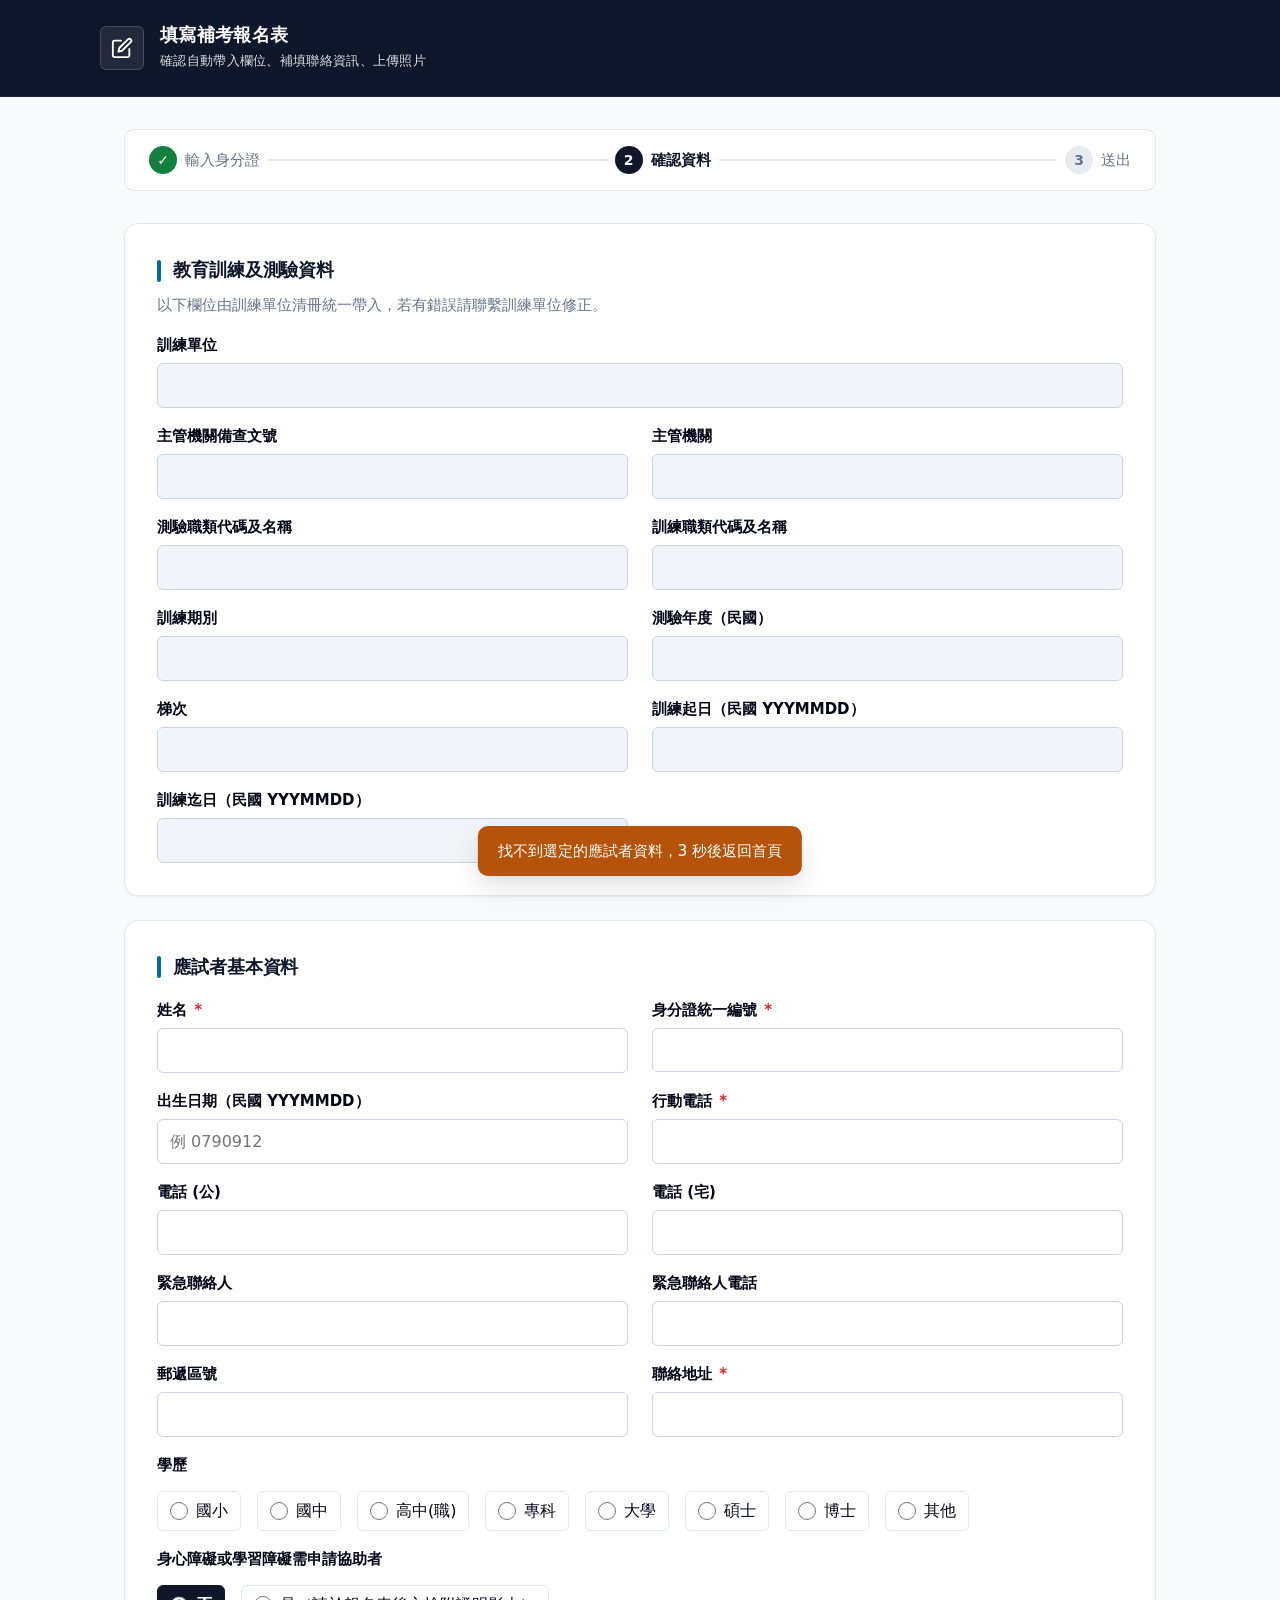
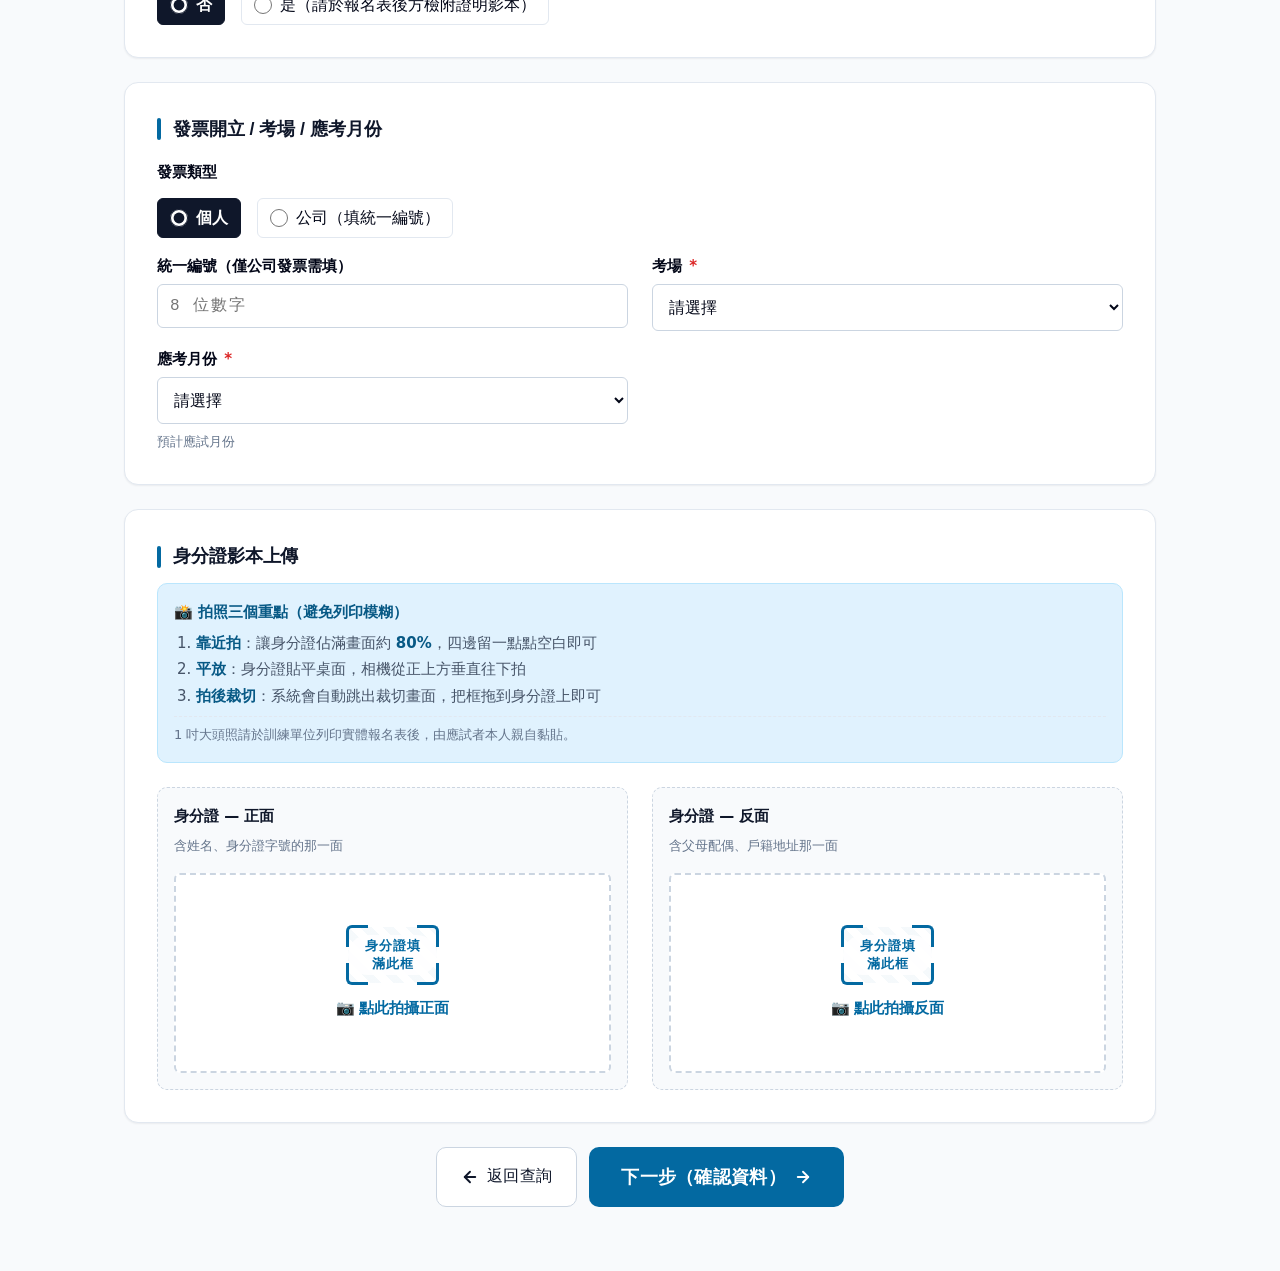
==== commit 71bf9ba9: "fix(前端): 職類名稱以清冊為主，對照表為備援 學員 S124250991 報名 06050（清冊：施工架組配作業主管），但前端 顯示 06050 = 隧道等襯砌作業主管 —— 因為 job-ca" ====
--- a/form.html
+++ b/form.html
@@ -11,7 +11,7 @@
   <link rel="preconnect" href="https://fonts.googleapis.com" />
   <link rel="preconnect" href="https://fonts.gstatic.com" crossorigin />
   <link rel="stylesheet" href="https://fonts.googleapis.com/css2?family=Noto+Sans+TC:wght@400;500;600;700&display=swap" />
-  <link rel="stylesheet" href="css/main.css?v=20260423j" />
+  <link rel="stylesheet" href="css/main.css?v=20260423k" />
 </head>
 <body>
   <a href="#main" class="skip-link">跳到主要內容</a>
@@ -388,10 +388,10 @@
     </div>
   </main>
 
-  <script src="js/config.js?v=20260423j"></script>
-  <script src="js/utils.js?v=20260423j"></script>
-  <script src="js/api.js?v=20260423j"></script>
-  <script src="js/job-categories.js?v=20260423j"></script>
-  <script src="js/form.js?v=20260423j"></script>
+  <script src="js/config.js?v=20260423k"></script>
+  <script src="js/utils.js?v=20260423k"></script>
+  <script src="js/api.js?v=20260423k"></script>
+  <script src="js/job-categories.js?v=20260423k"></script>
+  <script src="js/form.js?v=20260423k"></script>
 </body>
 </html>
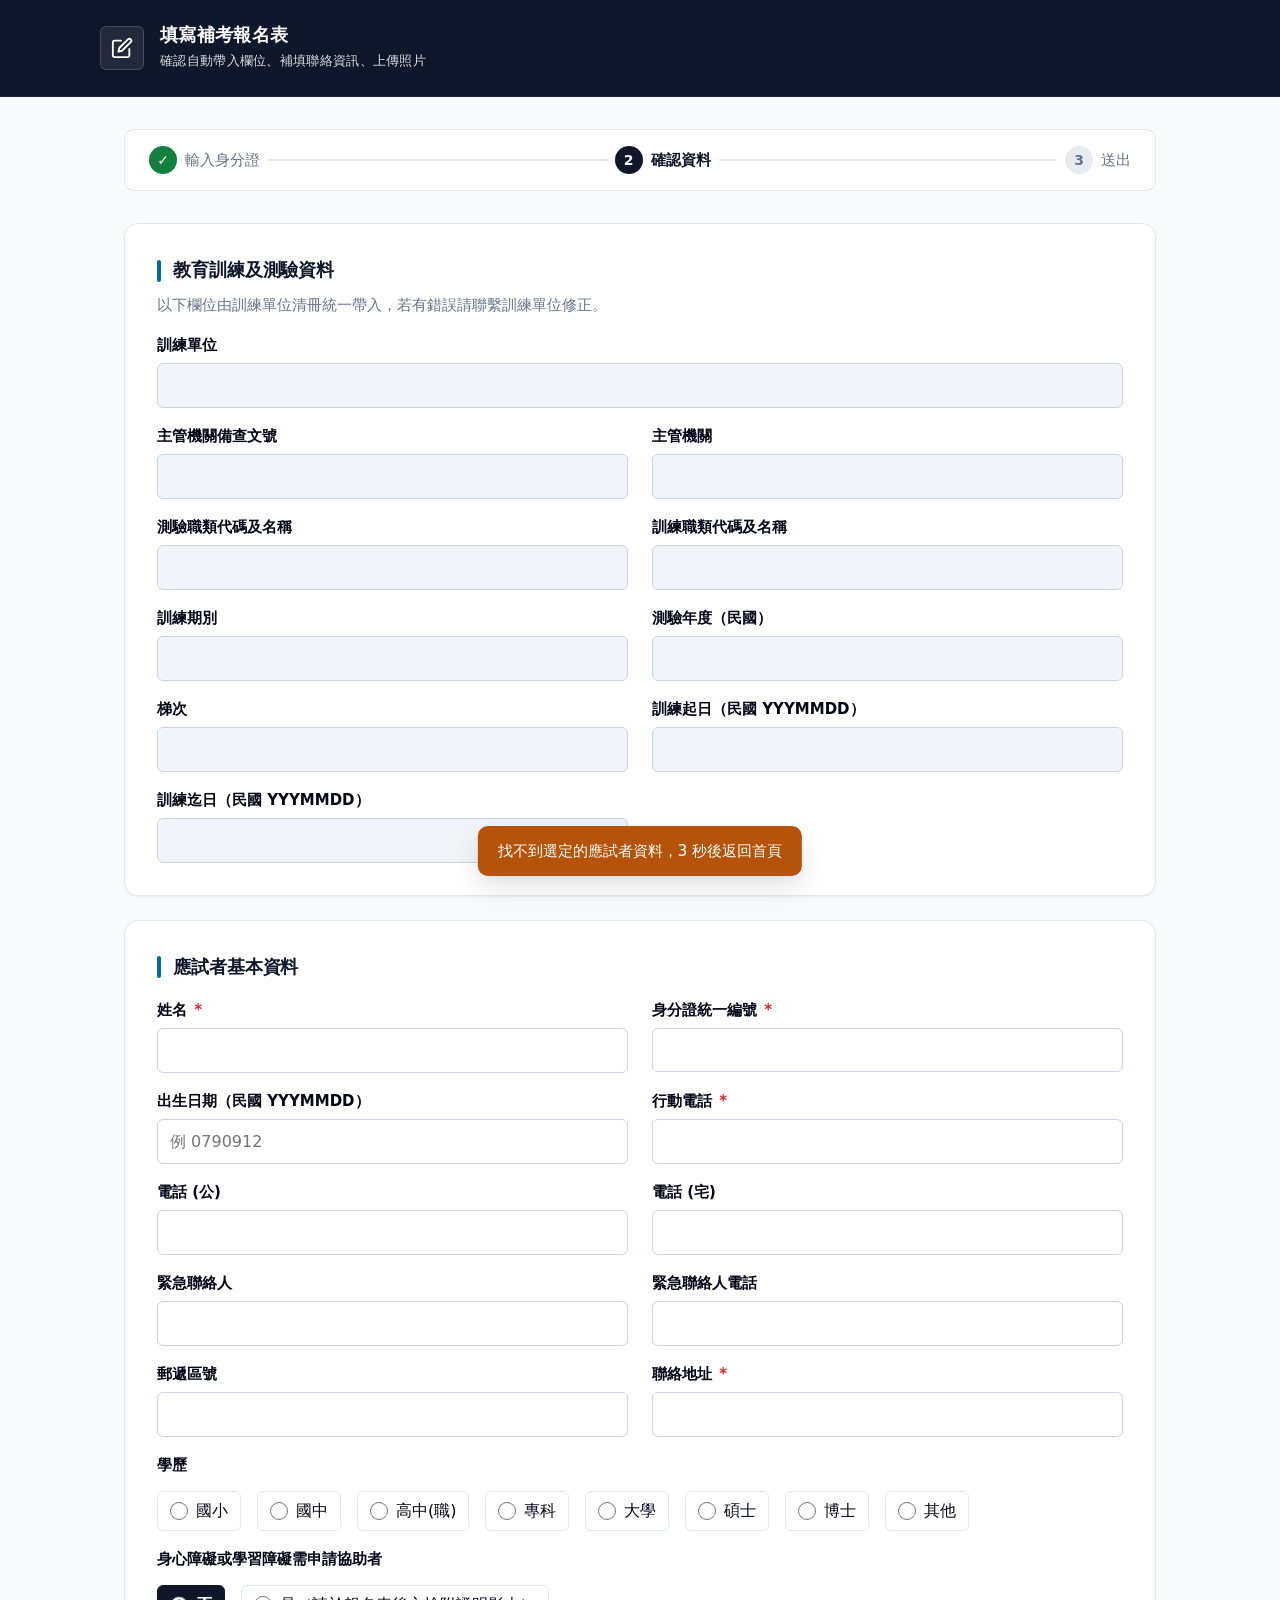
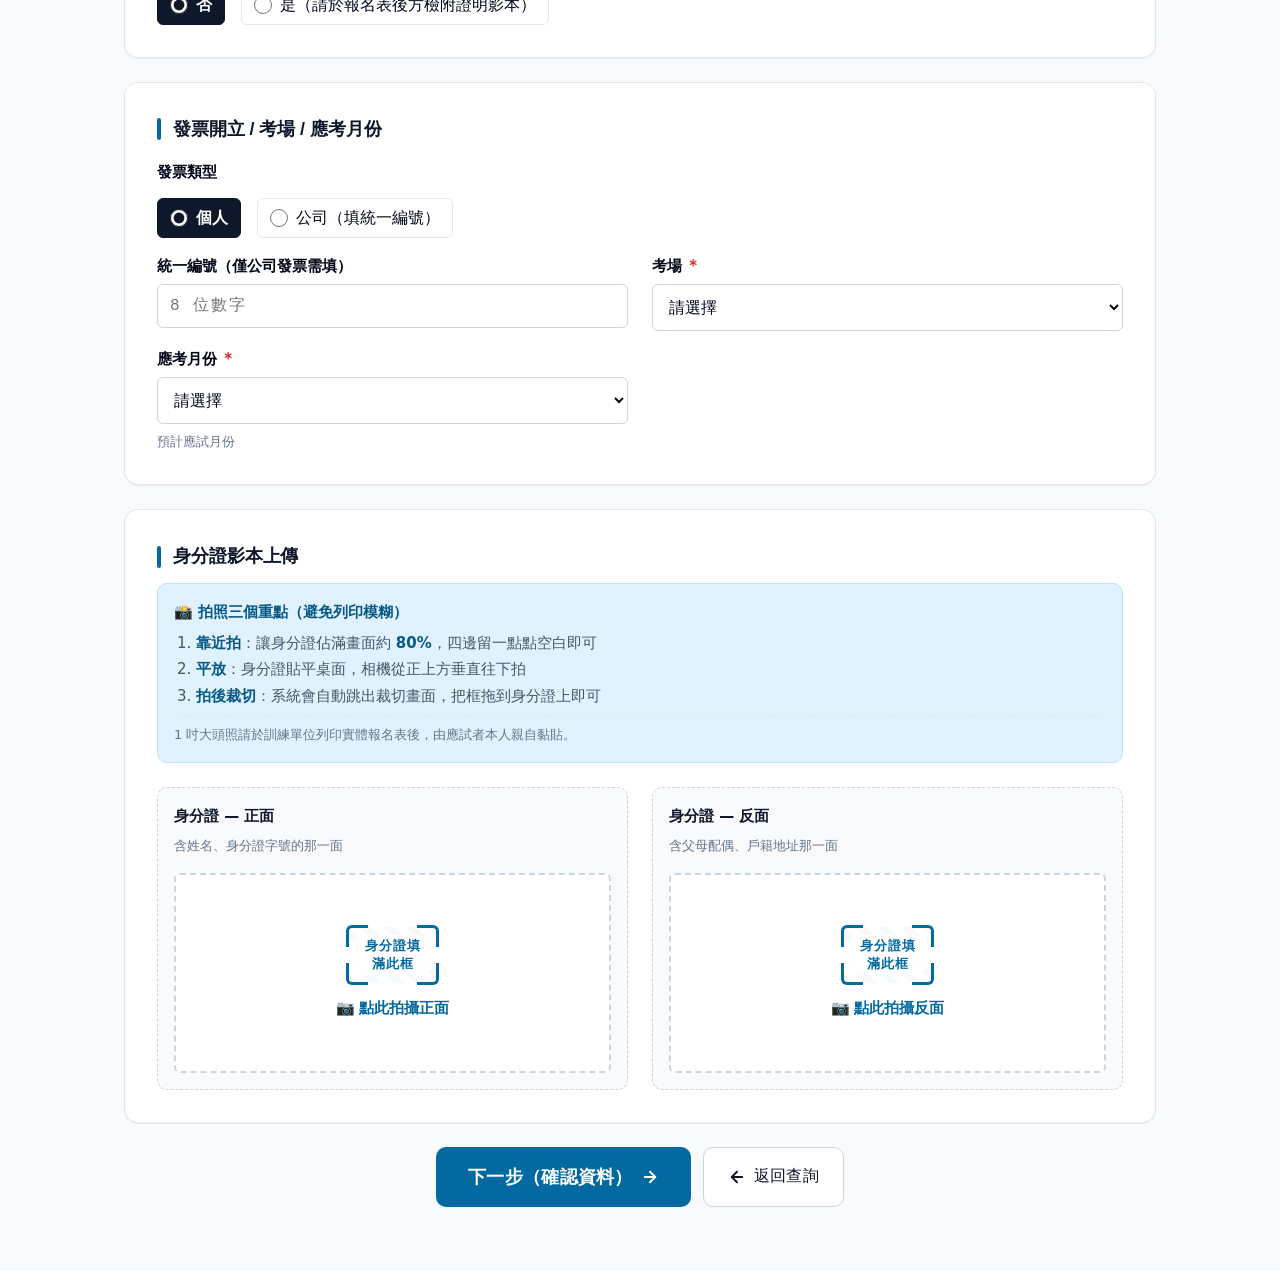
==== commit 7b78ed35: "ux(前端): form.html 動作按鈕對調 — 下一步置上，返回查詢置下 學員回報用手機填完表單按「下一步」時，常常不慎按到旁邊的「返回 查詢」，重填整張表很沮喪。  把主要操作（下一步）放第一" ====
--- a/form.html
+++ b/form.html
@@ -11,7 +11,7 @@
   <link rel="preconnect" href="https://fonts.googleapis.com" />
   <link rel="preconnect" href="https://fonts.gstatic.com" crossorigin />
   <link rel="stylesheet" href="https://fonts.googleapis.com/css2?family=Noto+Sans+TC:wght@400;500;600;700&display=swap" />
-  <link rel="stylesheet" href="css/main.css?v=20260423k" />
+  <link rel="stylesheet" href="css/main.css?v=20260423m" />
 </head>
 <body>
   <a href="#main" class="skip-link">跳到主要內容</a>
@@ -375,23 +375,23 @@
       </div>
     </div>
 
-    <!-- 動作按鈕 -->
+    <!-- 動作按鈕 — 主要操作（下一步）置上，避免使用者誤觸返回 -->
     <div class="btn-row center">
+      <button class="btn btn-accent btn-large" id="previewBtn" type="button">
+        下一步（確認資料）
+        <svg width="18" height="18" viewBox="0 0 24 24" fill="none" stroke="currentColor" stroke-width="2.5" stroke-linecap="round" stroke-linejoin="round" aria-hidden="true"><line x1="5" y1="12" x2="19" y2="12"/><polyline points="12 5 19 12 12 19"/></svg>
+      </button>
       <button class="btn btn-secondary" id="backBtn" type="button">
         <svg width="18" height="18" viewBox="0 0 24 24" fill="none" stroke="currentColor" stroke-width="2.5" stroke-linecap="round" stroke-linejoin="round" aria-hidden="true"><line x1="19" y1="12" x2="5" y2="12"/><polyline points="12 19 5 12 12 5"/></svg>
         返回查詢
       </button>
-      <button class="btn btn-accent btn-large" id="previewBtn" type="button">
-        下一步（確認資料）
-        <svg width="18" height="18" viewBox="0 0 24 24" fill="none" stroke="currentColor" stroke-width="2.5" stroke-linecap="round" stroke-linejoin="round" aria-hidden="true"><line x1="5" y1="12" x2="19" y2="12"/><polyline points="12 5 19 12 12 19"/></svg>
-      </button>
     </div>
   </main>
 
-  <script src="js/config.js?v=20260423k"></script>
-  <script src="js/utils.js?v=20260423k"></script>
-  <script src="js/api.js?v=20260423k"></script>
-  <script src="js/job-categories.js?v=20260423k"></script>
-  <script src="js/form.js?v=20260423k"></script>
+  <script src="js/config.js?v=20260423m"></script>
+  <script src="js/utils.js?v=20260423m"></script>
+  <script src="js/api.js?v=20260423m"></script>
+  <script src="js/job-categories.js?v=20260423m"></script>
+  <script src="js/form.js?v=20260423m"></script>
 </body>
 </html>
